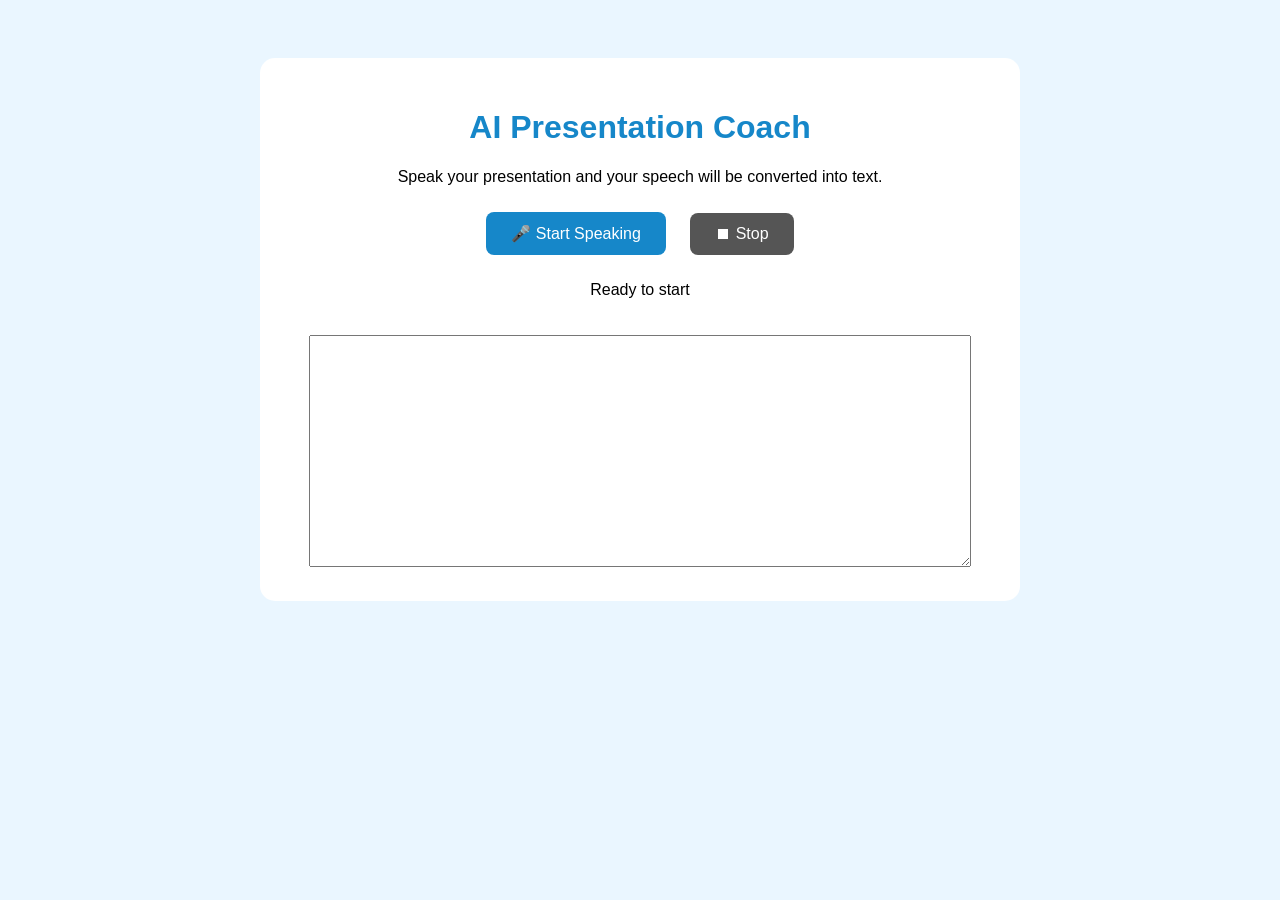
==== speech to text/index.html @ c13af413 "Add files via upload" ====
<!DOCTYPE html>
<html>

<head>

    <title>AI Presentation Coach</title>

    <link rel="stylesheet" href="style.css">

</head>

<body>

    <div class="container">

        <h1>AI Presentation Coach</h1>

        <p>
            Speak your presentation and your speech
            will be converted into text.
        </p>

        <button id="startBtn">
            🎤 Start Speaking
        </button>

        <button id="stopBtn">
            ⏹ Stop
        </button>

        <p id="status">
            Ready to start
        </p>

        <textarea
            id="output"
            placeholder="Your speech will appear here..."
            readonly>
        </textarea>

    </div>

    <script src="script.js"></script>

</body>

</html>
---- speech to text/style.css ----
body {
    font-family: Arial, sans-serif;
    background: #eaf6ff;
    text-align: center;
    padding: 50px;
}

.container {
    max-width: 700px;
    margin: auto;
    background: white;
    padding: 30px;
    border-radius: 15px;
}

h1 {
    color: #1687c9;
}

button {
    padding: 12px 25px;
    margin: 10px;
    border: none;
    border-radius: 8px;
    cursor: pointer;
    font-size: 16px;
}

#startBtn {
    background: #1687c9;
    color: white;
}

#stopBtn {
    background: #555;
    color: white;
}

#output {
    width: 90%;
    height: 200px;
    margin-top: 20px;
    padding: 15px;
    font-size: 16px;
}
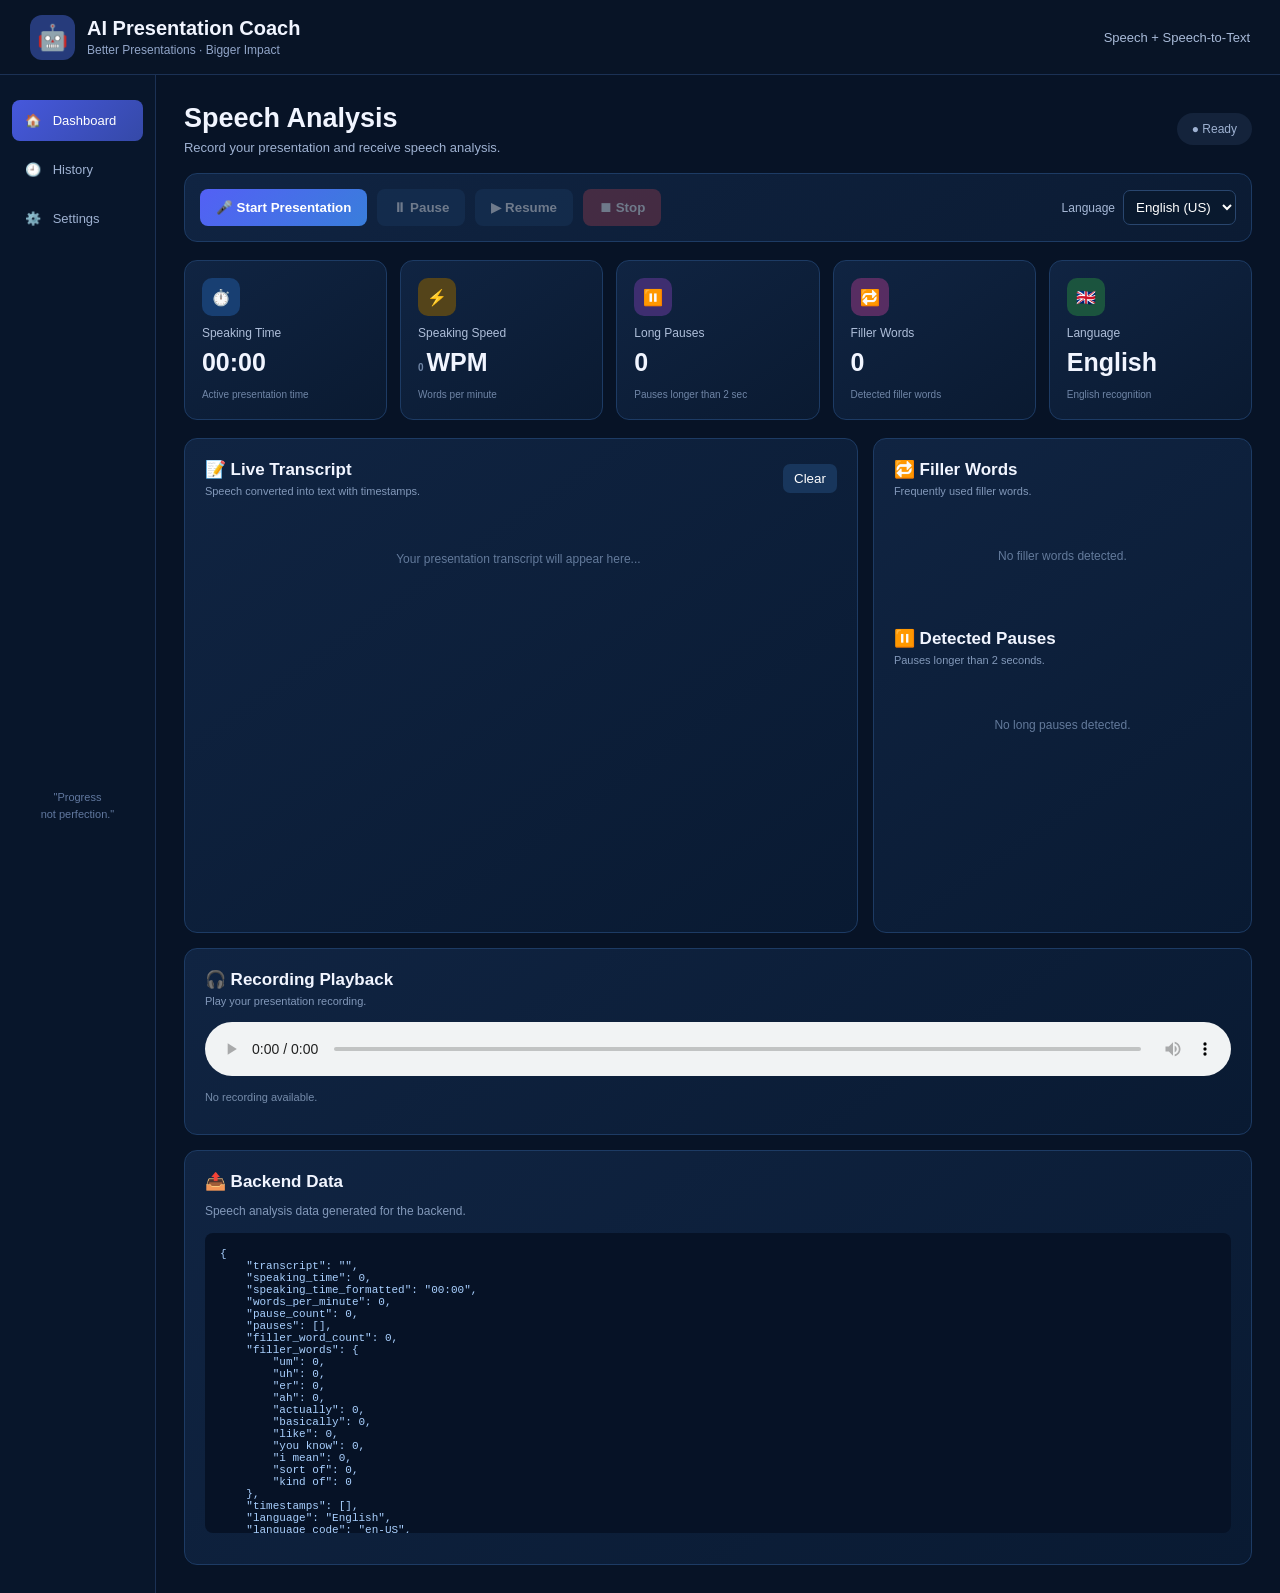
==== commit 589fc7b9: "Add files via upload" ====
--- a/speech to text/index.html
+++ b/speech to text/index.html
@@ -1,45 +1,520 @@
 <!DOCTYPE html>
-<html>
+<html lang="en">
 
 <head>
+    <meta charset="UTF-8">
+
+    <meta name="viewport"
+          content="width=device-width, initial-scale=1.0">
 
     <title>AI Presentation Coach</title>
 
     <link rel="stylesheet" href="style.css">
-
 </head>
 
 <body>
 
-    <div class="container">
-
-        <h1>AI Presentation Coach</h1>
-
-        <p>
-            Speak your presentation and your speech
-            will be converted into text.
-        </p>
-
-        <button id="startBtn">
-            🎤 Start Speaking
-        </button>
-
-        <button id="stopBtn">
-            ⏹ Stop
-        </button>
-
-        <p id="status">
-            Ready to start
-        </p>
-
-        <textarea
-            id="output"
-            placeholder="Your speech will appear here..."
-            readonly>
-        </textarea>
+    <!-- =================================================
+         HEADER
+    ================================================== -->
+
+    <header class="top-header">
+
+        <div class="brand">
+
+            <div class="robot-icon">
+                🤖
+            </div>
+
+            <div>
+                <h1>AI Presentation Coach</h1>
+
+                <p>
+                    Better Presentations · Bigger Impact
+                </p>
+            </div>
+
+        </div>
+
+        <div class="session-info">
+            Speech + Speech-to-Text
+        </div>
+
+    </header>
+
+
+
+    <!-- =================================================
+         MAIN LAYOUT
+    ================================================== -->
+
+    <div class="main-layout">
+
+
+        <!-- =================================================
+             SIDEBAR
+        ================================================== -->
+
+        <aside class="sidebar">
+
+            <div class="side-item active">
+                🏠
+                <span>Dashboard</span>
+            </div>
+
+            <div class="side-item">
+                🕘
+                <span>History</span>
+            </div>
+
+            <div class="side-item">
+                ⚙️
+                <span>Settings</span>
+            </div>
+
+            <div class="quote">
+
+                <p>
+                    "Progress<br>
+                    not perfection."
+                </p>
+
+            </div>
+
+        </aside>
+
+
+
+        <!-- =================================================
+             MAIN CONTENT
+        ================================================== -->
+
+        <main class="content">
+
+
+            <!-- PAGE TITLE -->
+
+            <section class="page-title">
+
+                <div>
+
+                    <h2>
+                        Speech Analysis
+                    </h2>
+
+                    <p>
+                        Record your presentation and
+                        receive speech analysis.
+                    </p>
+
+                </div>
+
+
+                <div
+                    id="status"
+                    class="status ready">
+
+                    ● Ready
+
+                </div>
+
+            </section>
+
+
+
+            <!-- =================================================
+                 CONTROL PANEL
+            ================================================== -->
+
+            <section class="control-panel">
+
+                <button
+                    id="startBtn"
+                    class="btn start-btn">
+
+                    🎤 Start Presentation
+
+                </button>
+
+
+                <button
+                    id="pauseBtn"
+                    class="btn pause-btn"
+                    disabled>
+
+                    ⏸ Pause
+
+                </button>
+
+
+                <button
+                    id="resumeBtn"
+                    class="btn resume-btn"
+                    disabled>
+
+                    ▶ Resume
+
+                </button>
+
+
+                <button
+                    id="stopBtn"
+                    class="btn stop-btn"
+                    disabled>
+
+                    ⏹ Stop
+
+                </button>
+
+
+                <div class="language-selection">
+
+                    <label>
+                        Language
+                    </label>
+
+                    <select id="languageSelect">
+
+                        <option value="en-US">
+                            English (US)
+                        </option>
+
+                        <option value="en-GB">
+                            English (UK)
+                        </option>
+
+                    </select>
+
+                </div>
+
+            </section>
+
+
+
+            <!-- =================================================
+                 METRICS
+            ================================================== -->
+
+            <section class="metrics-grid">
+
+
+                <!-- Speaking Time -->
+
+                <div class="metric-card">
+
+                    <div class="metric-icon blue">
+                        ⏱️
+                    </div>
+
+                    <p>
+                        Speaking Time
+                    </p>
+
+                    <h3 id="speakingTime">
+                        00:00
+                    </h3>
+
+                    <span>
+                        Active presentation time
+                    </span>
+
+                </div>
+
+
+
+                <!-- WPM -->
+
+                <div class="metric-card">
+
+                    <div class="metric-icon yellow">
+                        ⚡
+                    </div>
+
+                    <p>
+                        Speaking Speed
+                    </p>
+
+                    <h3>
+
+                        <span id="wpm">
+                            0
+                        </span>
+
+                        WPM
+
+                    </h3>
+
+                    <span>
+                        Words per minute
+                    </span>
+
+                </div>
+
+
+
+                <!-- PAUSES -->
+
+                <div class="metric-card">
+
+                    <div class="metric-icon purple">
+                        ⏸️
+                    </div>
+
+                    <p>
+                        Long Pauses
+                    </p>
+
+                    <h3 id="pauseCount">
+                        0
+                    </h3>
+
+                    <span>
+                        Pauses longer than 2 sec
+                    </span>
+
+                </div>
+
+
+
+                <!-- FILLER WORDS -->
+
+                <div class="metric-card">
+
+                    <div class="metric-icon pink">
+                        🔁
+                    </div>
+
+                    <p>
+                        Filler Words
+                    </p>
+
+                    <h3 id="fillerCount">
+                        0
+                    </h3>
+
+                    <span>
+                        Detected filler words
+                    </span>
+
+                </div>
+
+
+
+                <!-- LANGUAGE -->
+
+                <div class="metric-card">
+
+                    <div class="metric-icon green">
+                        🇬🇧
+                    </div>
+
+                    <p>
+                        Language
+                    </p>
+
+                    <h3>
+                        English
+                    </h3>
+
+                    <span>
+                        English recognition
+                    </span>
+
+                </div>
+
+            </section>
+
+
+
+            <!-- =================================================
+                 TRANSCRIPT + ANALYSIS
+            ================================================== -->
+
+            <section class="two-column">
+
+
+                <!-- =================================================
+                     TRANSCRIPT
+                ================================================== -->
+
+                <div class="panel transcript-panel">
+
+                    <div class="panel-header">
+
+                        <div>
+
+                            <h2>
+                                📝 Live Transcript
+                            </h2>
+
+                            <p>
+                                Speech converted into text
+                                with timestamps.
+                            </p>
+
+                        </div>
+
+
+                        <button
+                            id="clearBtn"
+                            class="clear-btn">
+
+                            Clear
+
+                        </button>
+
+                    </div>
+
+
+                    <div
+                        id="transcript"
+                        class="transcript">
+
+                        <div class="empty-message">
+
+                            Your presentation transcript
+                            will appear here...
+
+                        </div>
+
+                    </div>
+
+                </div>
+
+
+
+                <!-- =================================================
+                     ANALYSIS
+                ================================================== -->
+
+                <div class="panel analysis-panel">
+
+
+                    <h2>
+                        🔁 Filler Words
+                    </h2>
+
+                    <p class="description">
+
+                        Frequently used filler words.
+
+                    </p>
+
+
+                    <div
+                        id="fillerList"
+                        class="list-container">
+
+                        <div class="empty-message">
+
+                            No filler words detected.
+
+                        </div>
+
+                    </div>
+
+
+
+                    <h2 class="section-gap">
+
+                        ⏸️ Detected Pauses
+
+                    </h2>
+
+
+                    <p class="description">
+
+                        Pauses longer than 2 seconds.
+
+                    </p>
+
+
+                    <div
+                        id="pauseList"
+                        class="list-container">
+
+                        <div class="empty-message">
+
+                            No long pauses detected.
+
+                        </div>
+
+                    </div>
+
+                </div>
+
+            </section>
+
+
+
+            <!-- =================================================
+                 RECORDING
+            ================================================== -->
+
+            <section class="panel recording-panel">
+
+                <div class="panel-header">
+
+                    <div>
+
+                        <h2>
+                            🎧 Recording Playback
+                        </h2>
+
+                        <p>
+                            Play your presentation recording.
+                        </p>
+
+                    </div>
+
+                </div>
+
+
+                <audio
+                    id="audioPlayer"
+                    controls>
+                </audio>
+
+
+                <p
+                    id="recordingInfo"
+                    class="recording-info">
+
+                    No recording available.
+
+                </p>
+
+            </section>
+
+
+
+            <!-- =================================================
+                 BACKEND JSON
+            ================================================== -->
+
+            <section class="panel backend-panel">
+
+                <h2>
+                    📤 Backend Data
+                </h2>
+
+                <p>
+                    Speech analysis data generated
+                    for the backend.
+                </p>
+
+
+                <pre id="jsonOutput">
+{}
+                </pre>
+
+            </section>
+
+        </main>
 
     </div>
 
+
     <script src="script.js"></script>
 
 </body>
--- a/speech to text/style.css
+++ b/speech to text/style.css
@@ -1,45 +1,798 @@
+/* =====================================================
+   GENERAL
+===================================================== */
+
+* {
+    box-sizing: border-box;
+}
+
 body {
-    font-family: Arial, sans-serif;
-    background: #eaf6ff;
+
+    margin: 0;
+
+    font-family:
+        Arial,
+        Helvetica,
+        sans-serif;
+
+    background: #071326;
+
+    color: #f1f5ff;
+}
+
+
+
+/* =====================================================
+   HEADER
+===================================================== */
+
+.top-header {
+
+    height: 75px;
+
+    display: flex;
+
+    align-items: center;
+
+    justify-content: space-between;
+
+    padding: 0 30px;
+
+    background: #081426;
+
+    border-bottom: 1px solid #1b3154;
+}
+
+
+.brand {
+
+    display: flex;
+
+    align-items: center;
+
+    gap: 12px;
+}
+
+
+.robot-icon {
+
+    width: 45px;
+
+    height: 45px;
+
+    display: flex;
+
+    align-items: center;
+
+    justify-content: center;
+
+    background: #263b7b;
+
+    border-radius: 12px;
+
+    font-size: 25px;
+}
+
+
+.brand h1 {
+
+    margin: 0;
+
+    font-size: 20px;
+}
+
+
+.brand p {
+
+    margin: 3px 0 0;
+
+    color: #91a5c8;
+
+    font-size: 12px;
+}
+
+
+.session-info {
+
+    color: #a8bad8;
+
+    font-size: 13px;
+}
+
+
+
+/* =====================================================
+   MAIN LAYOUT
+===================================================== */
+
+.main-layout {
+
+    display: flex;
+
+    min-height: calc(100vh - 75px);
+}
+
+
+
+/* =====================================================
+   SIDEBAR
+===================================================== */
+
+.sidebar {
+
+    width: 175px;
+
+    background: #08162b;
+
+    border-right: 1px solid #1b3154;
+
+    padding: 25px 12px;
+}
+
+
+.side-item {
+
+    padding: 13px;
+
+    margin-bottom: 8px;
+
+    border-radius: 8px;
+
+    color: #9eb1d1;
+
+    font-size: 13px;
+}
+
+
+.side-item span {
+
+    margin-left: 8px;
+}
+
+
+.side-item.active {
+
+    background:
+        linear-gradient(
+            135deg,
+            #4658dc,
+            #3549a8
+        );
+
+    color: white;
+}
+
+
+.quote {
+
+    margin-top: 550px;
+
     text-align: center;
-    padding: 50px;
-}
-
-.container {
-    max-width: 700px;
+
+    color: #61789f;
+
+    font-size: 11px;
+
+    line-height: 1.5;
+}
+
+
+
+/* =====================================================
+   CONTENT
+===================================================== */
+
+.content {
+
+    width: 100%;
+
+    max-width: 1250px;
+
     margin: auto;
-    background: white;
-    padding: 30px;
-    border-radius: 15px;
-}
-
-h1 {
-    color: #1687c9;
-}
-
-button {
-    padding: 12px 25px;
-    margin: 10px;
+
+    padding: 28px;
+}
+
+
+
+/* =====================================================
+   PAGE TITLE
+===================================================== */
+
+.page-title {
+
+    display: flex;
+
+    align-items: center;
+
+    justify-content: space-between;
+
+    margin-bottom: 18px;
+}
+
+
+.page-title h2 {
+
+    margin: 0 0 6px;
+
+    font-size: 27px;
+}
+
+
+.page-title p {
+
+    margin: 0;
+
+    color: #9eb1d1;
+
+    font-size: 13px;
+}
+
+
+.status {
+
+    padding: 9px 15px;
+
+    border-radius: 20px;
+
+    font-size: 12px;
+}
+
+
+.status.ready {
+
+    background: #14233b;
+
+    color: #9eb1d1;
+}
+
+
+.status.live {
+
+    background: #123c31;
+
+    color: #55e69c;
+}
+
+
+.status.paused {
+
+    background: #493c19;
+
+    color: #ffd76d;
+}
+
+
+.status.finished {
+
+    background: #172f50;
+
+    color: #74baff;
+}
+
+
+
+/* =====================================================
+   CONTROL PANEL
+===================================================== */
+
+.control-panel {
+
+    display: flex;
+
+    align-items: center;
+
+    gap: 10px;
+
+    flex-wrap: wrap;
+
+    padding: 15px;
+
+    background:
+        linear-gradient(
+            145deg,
+            #102442,
+            #0b1b33
+        );
+
+    border: 1px solid #1d3b64;
+
+    border-radius: 13px;
+}
+
+
+.btn {
+
     border: none;
+
     border-radius: 8px;
+
+    padding: 11px 16px;
+
+    color: white;
+
+    font-weight: bold;
+
     cursor: pointer;
-    font-size: 16px;
-}
-
-#startBtn {
-    background: #1687c9;
+}
+
+
+.btn:disabled {
+
+    opacity: 0.4;
+
+    cursor: not-allowed;
+}
+
+
+.start-btn {
+
+    background:
+        linear-gradient(
+            135deg,
+            #5360f5,
+            #397edb
+        );
+}
+
+
+.pause-btn,
+.resume-btn {
+
+    background: #1b3a61;
+}
+
+
+.stop-btn {
+
+    background: #963d4e;
+}
+
+
+.language-selection {
+
+    margin-left: auto;
+
+    display: flex;
+
+    align-items: center;
+
+    gap: 8px;
+
+    color: #a6b8d6;
+
+    font-size: 12px;
+}
+
+
+.language-selection select {
+
+    background: #09192e;
+
     color: white;
-}
-
-#stopBtn {
-    background: #555;
+
+    border: 1px solid #29466e;
+
+    border-radius: 7px;
+
+    padding: 8px;
+}
+
+
+
+/* =====================================================
+   METRICS
+===================================================== */
+
+.metrics-grid {
+
+    display: grid;
+
+    grid-template-columns:
+        repeat(5, 1fr);
+
+    gap: 13px;
+
+    margin: 18px 0;
+}
+
+
+.metric-card {
+
+    min-height: 135px;
+
+    padding: 17px;
+
+    background:
+        linear-gradient(
+            145deg,
+            #102442,
+            #0a1a31
+        );
+
+    border: 1px solid #1d3b64;
+
+    border-radius: 13px;
+}
+
+
+.metric-icon {
+
+    width: 38px;
+
+    height: 38px;
+
+    display: flex;
+
+    align-items: center;
+
+    justify-content: center;
+
+    border-radius: 10px;
+
+    margin-bottom: 10px;
+}
+
+
+.blue {
+    background: #183f72;
+}
+
+.yellow {
+    background: #54441a;
+}
+
+.purple {
+    background: #3e2e70;
+}
+
+.pink {
+    background: #572d62;
+}
+
+.green {
+    background: #1b543e;
+}
+
+
+.metric-card p {
+
+    margin: 0 0 8px;
+
+    color: #aebed9;
+
+    font-size: 12px;
+}
+
+
+.metric-card h3 {
+
+    margin: 0 0 7px;
+
+    font-size: 25px;
+}
+
+
+.metric-card span {
+
+    color: #7086a7;
+
+    font-size: 10px;
+}
+
+
+
+/* =====================================================
+   TWO COLUMNS
+===================================================== */
+
+.two-column {
+
+    display: grid;
+
+    grid-template-columns:
+        1.6fr 0.9fr;
+
+    gap: 15px;
+}
+
+
+.panel {
+
+    background:
+        linear-gradient(
+            145deg,
+            #102442,
+            #091a32
+        );
+
+    border: 1px solid #1d3b64;
+
+    border-radius: 13px;
+
+    padding: 20px;
+}
+
+
+.panel-header {
+
+    display: flex;
+
+    align-items: center;
+
+    justify-content: space-between;
+}
+
+
+.panel h2 {
+
+    margin: 0 0 5px;
+
+    font-size: 17px;
+}
+
+
+.panel-header p,
+.description {
+
+    margin: 0;
+
+    color: #8298b9;
+
+    font-size: 11px;
+}
+
+
+.clear-btn {
+
+    background: #18365c;
+
     color: white;
-}
-
-#output {
-    width: 90%;
-    height: 200px;
-    margin-top: 20px;
+
+    border: none;
+
+    border-radius: 7px;
+
+    padding: 7px 11px;
+
+    cursor: pointer;
+}
+
+
+
+/* =====================================================
+   TRANSCRIPT
+===================================================== */
+
+.transcript {
+
+    height: 400px;
+
+    overflow-y: auto;
+
+    margin-top: 15px;
+
+    padding-right: 5px;
+}
+
+
+.transcript-line {
+
+    display: flex;
+
+    gap: 12px;
+
+    padding: 12px;
+
+    margin-bottom: 8px;
+
+    background: #091b34;
+
+    border: 1px solid #18365d;
+
+    border-radius: 9px;
+}
+
+
+.timestamp {
+
+    min-width: 55px;
+
+    height: 28px;
+
+    border: 1px solid #2b5a8b;
+
+    background: #102b4d;
+
+    color: #72c9ff;
+
+    border-radius: 6px;
+
+    cursor: pointer;
+
+    font-size: 10px;
+}
+
+
+.transcript-text {
+
+    font-size: 13px;
+
+    line-height: 1.5;
+}
+
+
+.empty-message {
+
+    text-align: center;
+
+    padding: 40px 10px;
+
+    color: #637a9b;
+
+    font-size: 12px;
+}
+
+
+
+/* =====================================================
+   FILLERS + PAUSES
+===================================================== */
+
+.list-container {
+
+    margin-top: 12px;
+}
+
+
+.filler-row,
+.pause-row {
+
+    display: flex;
+
+    align-items: center;
+
+    justify-content: space-between;
+
+    padding: 10px;
+
+    margin-bottom: 7px;
+
+    background: #091b34;
+
+    border-radius: 7px;
+}
+
+
+.filler-row strong {
+
+    color: #ffd15e;
+}
+
+
+.pause-row strong {
+
+    color: #ff919d;
+}
+
+
+.section-gap {
+
+    margin-top: 25px !important;
+}
+
+
+
+/* =====================================================
+   RECORDING
+===================================================== */
+
+.recording-panel {
+
+    margin-top: 15px;
+}
+
+
+audio {
+
+    width: 100%;
+
+    margin-top: 15px;
+}
+
+
+.recording-info {
+
+    color: #758baa;
+
+    font-size: 11px;
+}
+
+
+
+/* =====================================================
+   BACKEND JSON
+===================================================== */
+
+.backend-panel {
+
+    margin-top: 15px;
+}
+
+
+.backend-panel p {
+
+    color: #8298b9;
+
+    font-size: 12px;
+}
+
+
+#jsonOutput {
+
+    margin-top: 15px;
+
+    background: #061226;
+
+    border-radius: 8px;
+
     padding: 15px;
-    font-size: 16px;
+
+    color: #a9d0ff;
+
+    font-size: 11px;
+
+    max-height: 300px;
+
+    overflow: auto;
+}
+
+
+
+/* =====================================================
+   RESPONSIVE
+===================================================== */
+
+@media (max-width: 1000px) {
+
+    .metrics-grid {
+
+        grid-template-columns:
+            repeat(2, 1fr);
+    }
+
+
+    .two-column {
+
+        grid-template-columns: 1fr;
+    }
+
+}
+
+
+@media (max-width: 650px) {
+
+    .sidebar {
+
+        display: none;
+    }
+
+
+    .content {
+
+        padding: 15px;
+    }
+
+
+    .metrics-grid {
+
+        grid-template-columns: 1fr;
+    }
+
+
+    .language-selection {
+
+        margin-left: 0;
+    }
+
 }
